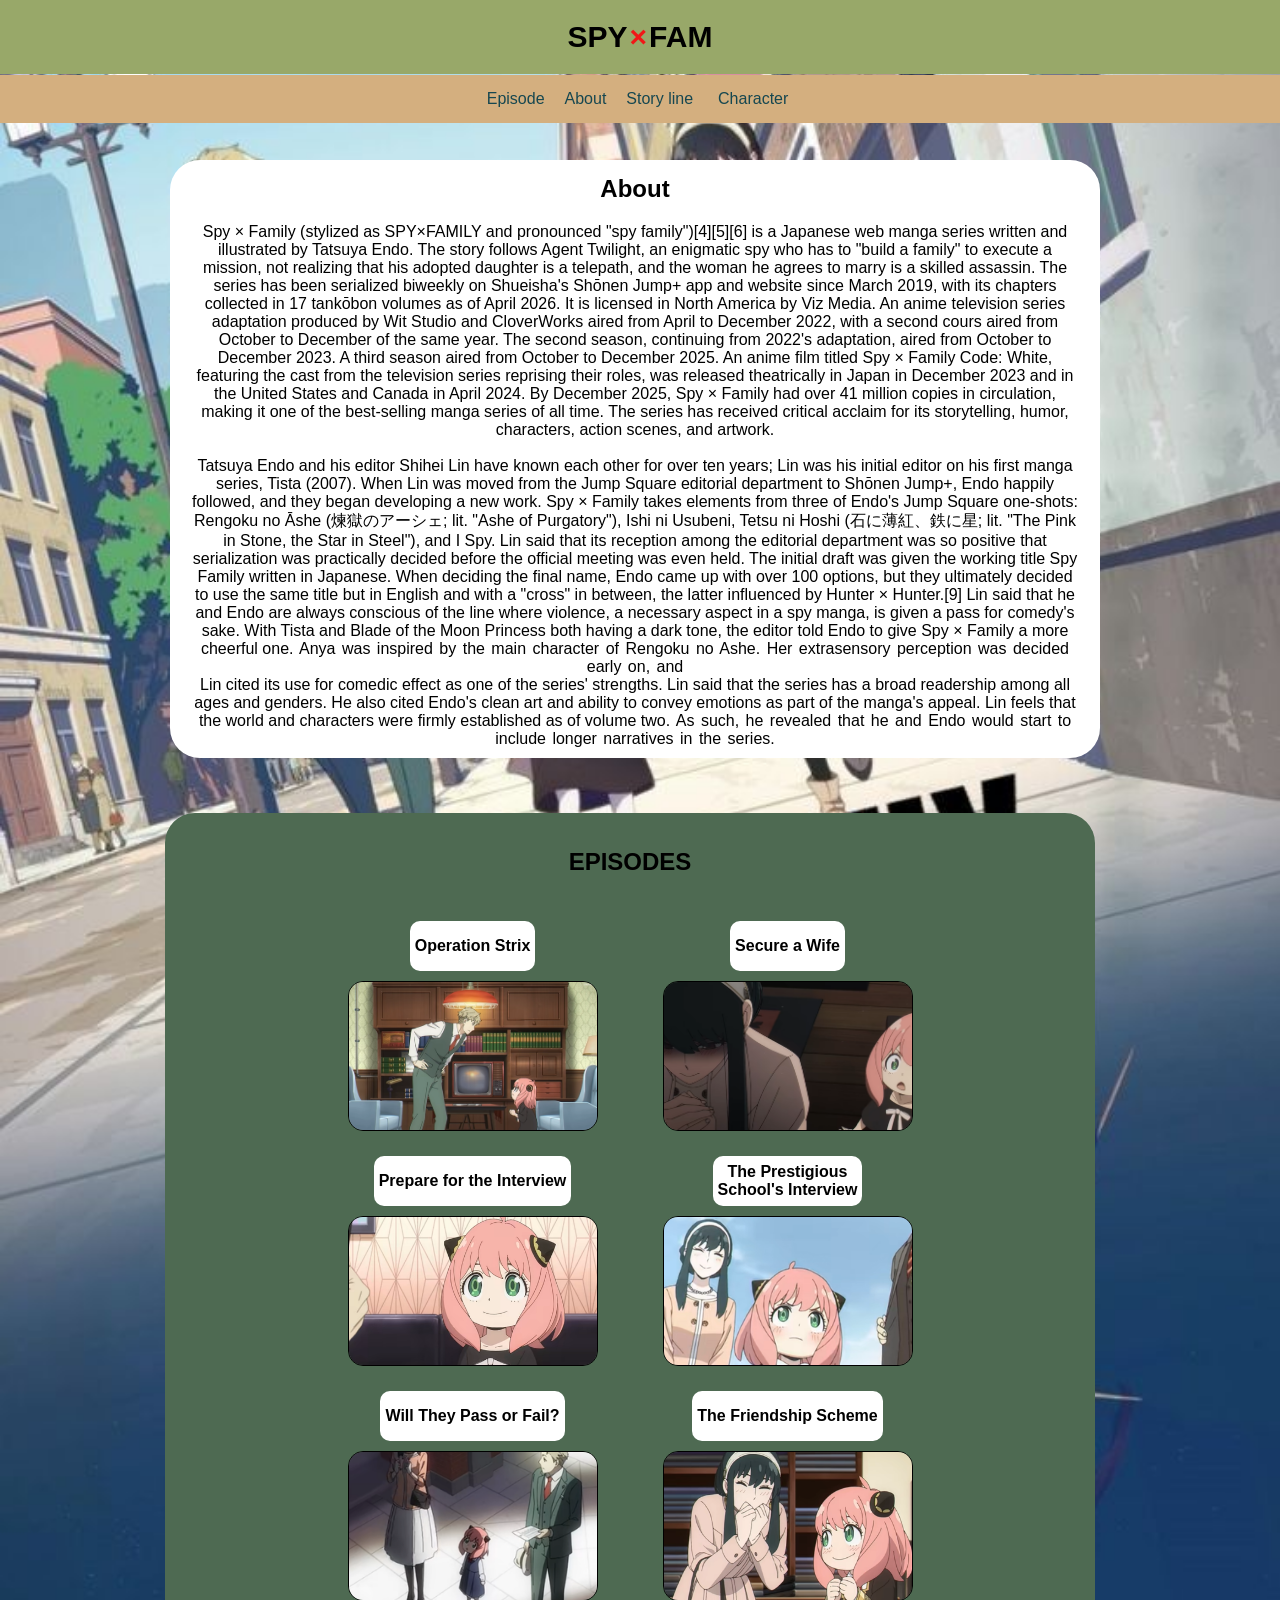
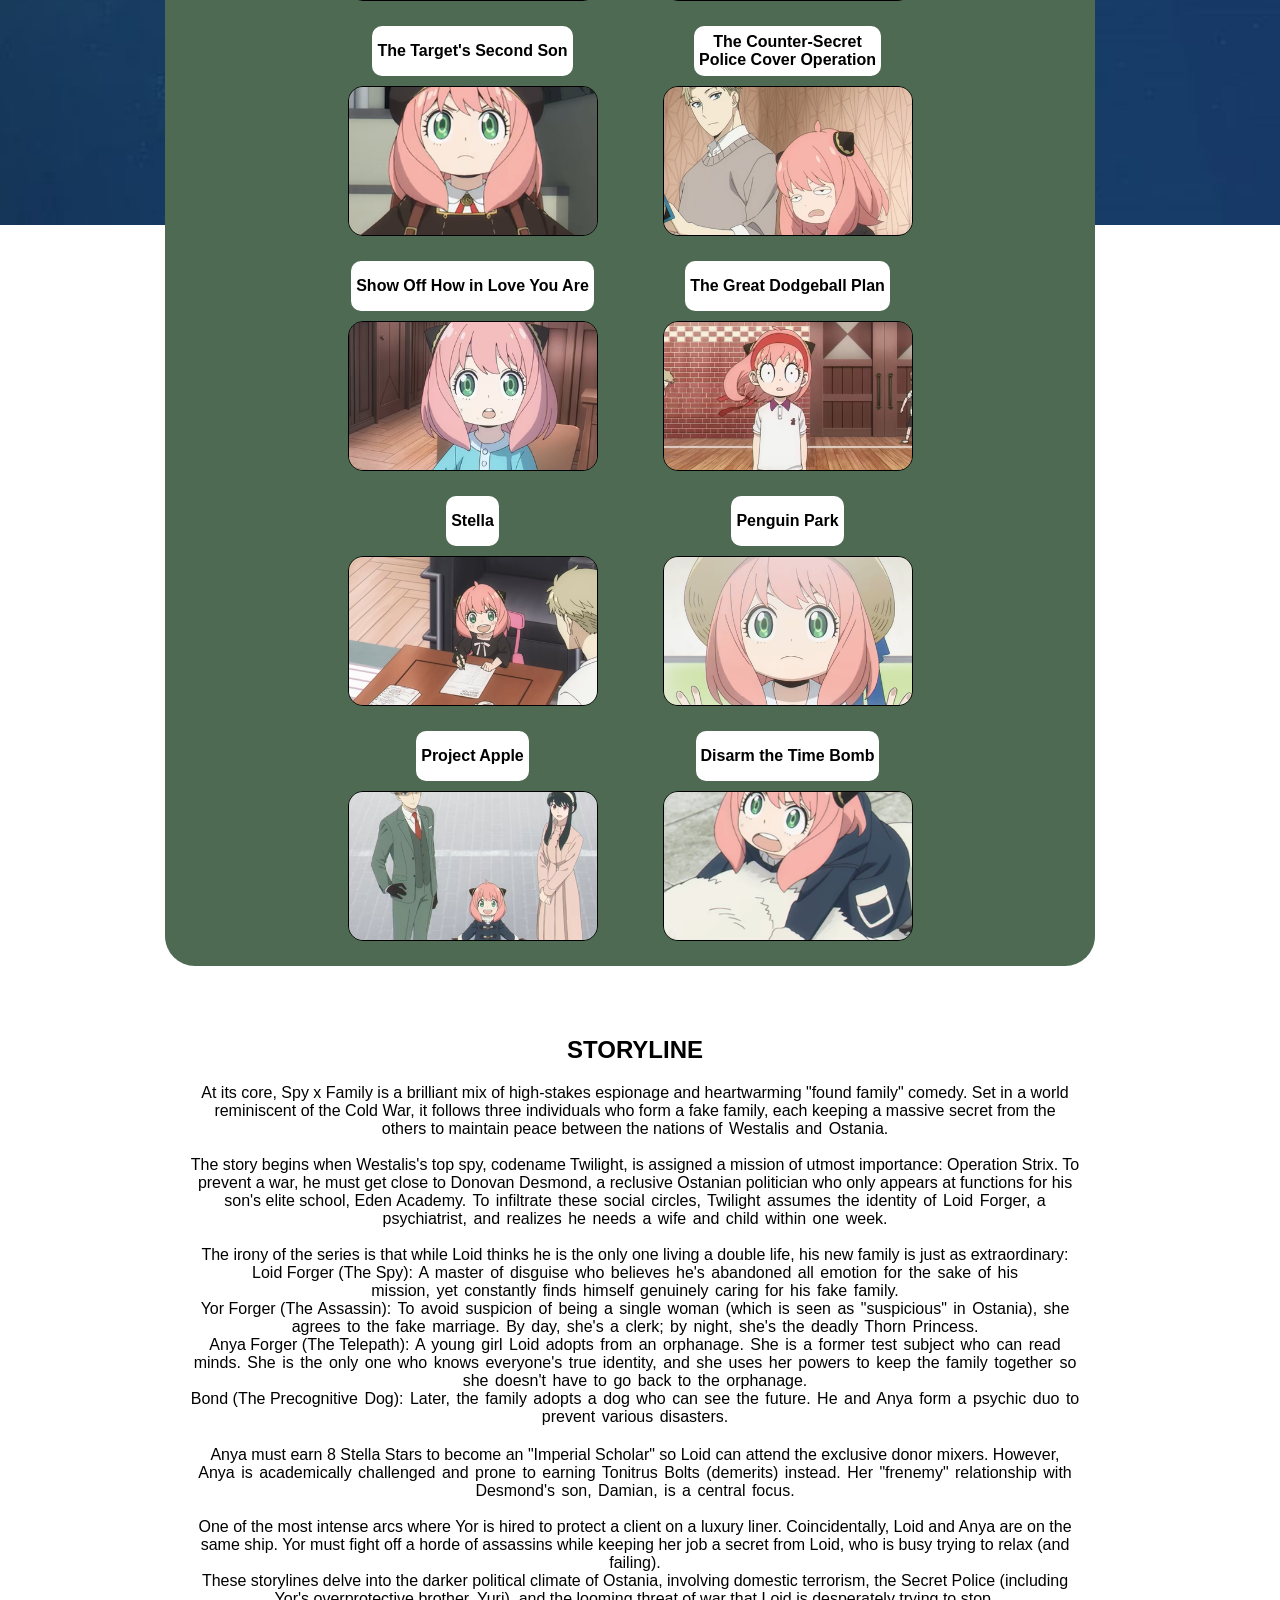
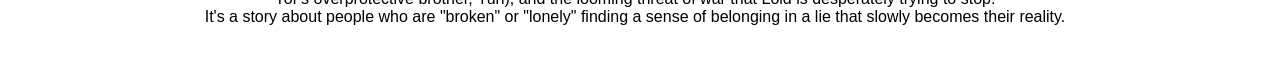
==== index.html @ 3f95580e "Add new episode images and enhance navigation with dropdown feature" ====
<!DOCTYPE html>
<html lang="en">
<head>
    <meta charset="UTF-8">
    <meta name="viewport" content="width=device-width, initial-scale=1.0">
    <title>SPYxFAM</title>
    <link rel="stylesheet" href="style.css">
    <link rel="icon" type="image/jpg" href="background2s.jpg">
</head>
<body>
    <header id="spyxfam">
        <h1>SPY<span class="x">×</span>FAM</h1>
    </header>
    <section class="header-sec">
        <nav class="nav-bar">
            <div class="episode">
                <a href="#episode" target="_self" class="main-tag"><span>Episode</span></a>
            </div>
            
            <div class="about">
                <a href="#about" target="_self" class="main-tag"><span>About</span></a>
            </div>
            
            <div class="storyline">
                <a href="#storyline" target="_self" class="main-tag"><span>Story line</span></a>
            </div>

            <div class="dropDown">
                <a href="#character" class="main-tag dropdown-btn"><span>Character</span></a>
                <div class="dropDown-lst">
                    <a href="">Forger</a>
                    <a href="">Briar</a>
                    <a href="">Desmond</a>
                </div>
            </div>
        </nav>
    </section>

    <main id="webpage">
        <section id="about">
            <div class="about-sec">
                <div class="about-head">
                    <h2>About</h2>
                </div>
                
                <div class="about-info">
                    <p class="about-paragraph">Spy × Family (stylized as SPY×FAMILY and pronounced "spy family")[4][5][6] is a Japanese web manga series written and illustrated by Tatsuya Endo. The story follows Agent Twilight, an enigmatic spy who has to "build a family" to execute a mission, not realizing that his adopted daughter is a telepath, and the woman he agrees to marry is a skilled assassin. The series has been serialized biweekly on Shueisha's Shōnen Jump+ app and website since March 2019, with its chapters collected in 17 tankōbon volumes as of April 2026. It is licensed in North America by Viz Media. An anime television series adaptation produced by Wit Studio and CloverWorks aired from April to December 2022, with a second cours aired from October to December of the same year. The second season, continuing from 2022's adaptation, aired from October to December 2023. A third season aired from October to December 2025. An anime film titled Spy × Family Code: White, featuring the cast from the television series reprising their roles, was released theatrically in Japan in December 2023 and in the United States and Canada in April 2024. By December 2025, Spy × Family had over 41 million copies in circulation, making it one of the best-selling manga series of all time. The series has received critical acclaim for its storytelling, humor, characters, action scenes, and artwork.</p>
                    <br>
                    <p class="about-paragraph">Tatsuya Endo and his editor Shihei Lin have known each other for over ten years; Lin was his initial editor on his first manga series, Tista (2007). When Lin was moved from the Jump Square editorial department to Shōnen Jump+, Endo happily followed, and they began developing a new work. Spy × Family takes elements from three of Endo's Jump Square one-shots: Rengoku no Āshe (煉獄のアーシェ; lit. "Ashe of Purgatory"), Ishi ni Usubeni, Tetsu ni Hoshi (石に薄紅、鉄に星; lit. "The Pink in Stone, the Star in Steel"), and I Spy. Lin said that its reception among the editorial department was so positive that serialization was practically decided before the official meeting was even held. The initial draft was given the working title Spy Family written in Japanese. When deciding the final name, Endo came up with over 100 options, but they ultimately decided to use the same title but in English and with a "cross" in between, the latter influenced by Hunter × Hunter.[9] Lin said that he and Endo are always conscious of the line where violence, a necessary aspect in a spy manga, is given a pass for comedy's sake. With Tista and Blade of the Moon Princess both having a dark tone, the editor told Endo to give Spy × Family a more cheerful <span class="span-paragraph">one. Anya was inspired by the main character of Rengoku no Ashe. Her extrasensory perception was decided early on, and</span></p>
                    <p class="about-paragraph">Lin cited its use for comedic effect as one of the series' strengths. Lin said that the series has a broad readership among all ages and genders. He also cited Endo's clean art and ability to convey emotions as part of the manga's appeal. Lin feels that the world and characters were firmly established as of volume <span class="span-paragraph">two. As such, he revealed that he and Endo would start to include longer narratives in the series.</span></p>
                </div>
            </div>
        </section>

        <section id="episode">
            <div class="ep-sec">
                <div class="ep-head">
                    <h2>EPISODES</h2>
                </div>
                
                <div class="ep-title">
                    <table>
                        <tbody>
                            <tr>
                                <th>Operation Strix</th>
                                <td><img src="episode1.png" alt="episode 1"></td>
                            </tr>
                            
                            <tr>
                                <th>Secure a Wife</th>
                                <td><img src="episode2.png" alt="episode 2"></td>
                            </tr>
                            
                            <tr>
                                <th>Prepare for the Interview</th>
                                <td><img src="episode3.png" alt="episode 3"></td>
                            </tr>
                            
                            <tr>
                                <th>The Prestigious<br>School's Interview</th>
                                <td><img src="episode4.png" alt="episode 4"></td>
                            </tr>
                            
                            <tr>
                                <th>Will They Pass or Fail?</th>
                                <td><img src="episode5.png" alt="episode 5"></td>
                            </tr>

                            <tr>
                                <th>The Friendship Scheme</th>
                                <td><img src="episode6.png" alt="episode 6"></td>
                            </tr>

                            <tr>
                                <th>The Target's Second Son</th>
                                <td><img src="episode7.png" alt="episode 7"></td>
                            </tr>

                            <tr>
                                <th>The Counter-Secret<br>Police Cover Operation</th>
                                <td><img src="episode8.png" alt="episode 8"></td>
                            </tr>

                            <tr>
                                <th>Show Off How in Love You Are</th>
                                <td><img src="episode9.png" alt="episode 9"></td>
                            </tr>

                            <tr>
                                <th>The Great Dodgeball Plan</th>
                                <td><img src="episode10.png" alt="episode 10"></td>
                            </tr>

                            <tr>
                                <th>Stella</th>
                                <td><img src="episode11.png" alt="episode 11"></td>
                            </tr>

                            <tr>
                                <th>Penguin Park</th>
                                <td><img src="episode12.png" alt="episode 12"></td>
                            </tr>

                            <tr>
                                <th>Project Apple</th>
                                <td><img src="episode13.png" alt="episode 13"></td>
                            </tr>

                            <tr>
                                <th>Disarm the Time Bomb</th>
                                <td><img src="episode14.png" alt="episode 14"></td>
                            </tr>
                        </tbody>
                    </table>
                </div>
            </div>
        </section>

        <section id="storyline">
            <div class="story-sec">
                <div class="story-head">
                    <h2>STORYLINE</h2>
                </div>

                <div class="story-info">
                    <p class="story-paragraph">At its core, Spy x Family is a brilliant mix of high-stakes espionage and heartwarming "found family" comedy. Set in a world reminiscent of the Cold War, it follows three individuals who form a fake family, each keeping a massive secret from the others to maintain peace between the nations <span class="span-paragraph">of Westalis and Ostania.</span></p>
                    <br>
                    <p class="story-paragraph">The story begins when Westalis's top spy, codename Twilight, is assigned a mission of utmost importance: Operation Strix. To prevent a war, he must get close to Donovan Desmond, a reclusive Ostanian politician who only appears at functions for his son's elite school, Eden <span class="span-paragraph">Academy. To infiltrate these social circles, Twilight assumes the identity of Loid Forger, a psychiatrist, and realizes he needs a wife and child within one week.</span></p>
                    <br>
                    <p class="story-paragraph">The irony of the series is that while Loid thinks he is the only one living a double life, his new family is just as extraordinary:</p>
                    <p class="story-paragraph">Loid Forger (The <span class="span-paragraph">Spy): A master of disguise who believes he's abandoned all emotion for the sake of his<br>mission, yet constantly finds himself genuinely caring for his fake family.</span></p>
                    <p class="story-paragraph">Yor Forger (The <span class="span-paragraph">Assassin): To avoid suspicion of being a single woman (which is seen as "suspicious" in Ostania), she agrees to the fake marriage. By day, she's a clerk; by night, she's the deadly Thorn Princess.</span></p>
                    <p class="story-paragraph">Anya Forger (The <span class="span-paragraph">Telepath): A young girl Loid adopts from an orphanage. She is a former test subject who can read minds. She is the only one who knows everyone's true identity, and she uses her powers to keep the family together so she doesn't have to go back to the orphanage.</span></p>
                    <p class="story-paragraph">Bond (The <span class="span-paragraph">Precognitive Dog): Later, the family adopts a dog who can see the future. He and Anya form a psychic duo to prevent various disasters.</span></p>
                </div>

                <div class="story-info">
                    <p class="story-paragraph">Anya must earn 8 Stella Stars to become an "Imperial Scholar" so Loid can attend the exclusive donor mixers. <span class="span-paragraph">However, Anya is academically challenged and prone to earning Tonitrus Bolts (demerits) instead. Her "frenemy" relationship with Desmond's son, Damian, is a central focus.</span></p>
                    <br>
                    <p class="story-paragraph">One of the most intense arcs where Yor is hired to protect a client on a luxury liner. Coincidentally, Loid and Anya are on the same ship. Yor must fight off a horde of assassins while keeping her job a secret from Loid, who is busy trying to relax (and failing).</p>
                    <p class="story-paragraph">These storylines delve into the darker political climate of Ostania, involving domestic terrorism, the Secret Police (including Yor's overprotective brother, Yuri), and the looming threat of war that Loid is desperately trying to stop.</p>
                    <p class="story-paragraph">It's a story about people who are "broken" or "lonely" finding a sense of belonging in a lie that slowly becomes their reality.</p>
                </div>
            </div>
        </section>
    </main>
</body>
</html>
---- style.css ----
* {
    margin: 0;
    padding: 0;
    box-sizing: border-box;
    font-family:'Gill Sans', 'Gill Sans MT', Calibri, 'Trebuchet MS', sans-serif;
}

html {
    width: 100%;
    overflow-x: hidden;
}

#spyxfam {
    display: block;
    text-align: center;
    padding: 20px 15px;
    font-size: 15px;
    width: 100%;
    background-color: rgb(152, 168, 105);
    position: fixed;
    top: 0;
    z-index: 100;
}

#about, #episode, #storyline {
    scroll-margin-top: 120px;
}

body {
    background: url(background2s.jpg);
    background-size: cover;
    background-repeat: no-repeat;
    background-attachment: fixed;
    width: 100%;
    overflow-x: hidden;
    min-height: 100vh;
}

.nav-bar {
    display: flex;
    flex-direction: row;
    align-items: center;
}

#spyxfam h1 {
    color: black;
}

.x {
    margin: auto 2px;
    color: rgb(241, 23, 23);
}

.header-sec {
    background-color: #D4AF7F;
    display: flex;
    justify-content: center;
    flex-wrap: wrap;
    width: 100%;
    padding: 5px 0;
    position: fixed;
    top: 75px;
    z-index: 99;
    gap: 5px;
}

.header-sec .main-tag {
    text-decoration: none;
    color: rgb(22, 71, 80);
    cursor: pointer;
}

.header-sec .main-tag:hover {
    background-color: rgb(248, 242, 8);
    border: none;
    border-radius: 5px;
    padding: 15px;
}

.header-sec .main-tag:active {
    background-color: #fab3ad;
    border: none;
    border-radius: 5px;
    padding: 15px;
}

.dropDown {
    display: inline-block;
    position: relative;
}

.dropdown-btn {
    font-size: 16px;
    border: none;
    background-color: transparent;
    padding: 15px;
}

.dropDown-lst {
    display: none;
    position: absolute;
    background-color: #f1f1f1;
    min-width: 160px;
    box-shadow: 0px 8px 16px 0px rgba(0, 0, 0, 0.2);
    z-index: 999;
    left: 50%;
    transform: translateX(-50%);
    margin-top: 15px;
}

.dropDown-lst:hover {
    margin-top: 15px;
}

.dropDown-lst a {
    display: block;
    color: rgb(22, 71, 80);
    padding: 12px 16px;
    text-decoration: none;
}

.dropDown-lst a:hover {
    background-color: #d8d7ce;
}

.dropDown:hover .dropDown-lst {
    display: block;
}

.dropDown:hover .dropdown-btn {
    padding: 15px;
    border-radius: 5px;
}

.dropDown-lst::after {
    content: " ";
    position: absolute;
    bottom: 100%;
    left: 50%;
    transform: translateX(-50%);
    border-width: 10px;
    border-style: solid;
    border-color: transparent transparent white transparent;
    pointer-events: none;
}

.about {
    margin: 10px;
}

.storyline {
    margin: 10px;
}

.episode {
    margin: 10px;
}

.ep-sec {
    margin: 25px;
    padding-top: 10px;
    border: none;
    border-radius: 30px;
    background-color: #4E6A52;
    width: calc(100% - 70px);
}

.ep-head {
    margin: 25px auto 30px;
    text-align: center;
}

.ep-title {
    display: flex;
    flex-wrap: wrap;
    flex-direction: row;
    justify-content: center;
    align-items: center;
    text-align: center;
}

.ep-title table tbody tr td {
    padding: 0 15px;
}

.ep-title table tbody tr th {
    background-color: white;
    border: none;
    border-radius: 10px;
}

img {
    display: block;
    border: 1px solid black;
    border-radius: 15px;
    margin: 10px;
    width: 250px;
    height: 150px;
    object-fit: cover;
}

table {
    width: 100%;
    border-collapse: collapse;
}

tr {
    display: flex;
    flex-direction: column;
    align-items: center;
}

tbody {
    display: flex;
    flex-direction: row;
    flex-wrap: wrap;
    padding: 15px;
    justify-content: center;
    gap: 15px;
}

th {
    display: flex;
    align-items: center;
    justify-content: center;
    text-align: center;
    padding: 10px 5px;
    height: 50px;
}

.about-sec, .story-sec {
    display: flex;
    flex-direction: column;
    justify-content: center;
    text-align: center;
    margin: 30px;
    background-color: white;
    border-radius: 30px;
    width: calc(100% - 70px);
    overflow: hidden;
}

.about-head, .story-head {
    padding-top: 15px;
    margin-bottom: 10px;
}

.about-info, .story-info {
    padding: 10px 20px;
    overflow: hidden;
    overflow-wrap: break-word;
    word-wrap: break-word;
}

.about-paragraph, .story-paragraph {
    overflow-wrap: break-word;
}

.span-paragraph {
    word-spacing: 2px;
}

#webpage {
    display: flex;
    flex-direction: column;
    flex-wrap: wrap;
    width: 100%;
    max-width: 1000px;
    margin: 0 auto;
    padding: 130px 0 0 0;
    align-items: center;
    justify-content: center;
    overflow: hidden;
}

@media screen and (max-width: 480px) {
    #spyxfam h1 {
        font-size: 1.5rem;
    }

    .header-sec {
        gap: 5px;
        padding: 8px 0;
        top: 65px;
    }

    #webpage {
        margin: 0 auto;
        padding: 85px 0 0 0;
    }

    .about, .episode, .storyline {
        margin: 6px 8px;
        font-size: 1rem;
    }
}

@media screen and (max-width: 480px) {

    .about-info, .story-info {
        padding: 8px 12px;
    }

    .about-head, .story-head {
        padding-top: 12px;
        margin-bottom: 8px;
    }

    .about-head h2, .story-head h2 {
        font-size: 1.2rem;
    }

    .about-paragraph, .story-paragraph {
        font-size: 0.90rem;
        line-height: 1.5;
        word-spacing: 1px;
        word-break: break-word;
    }
}
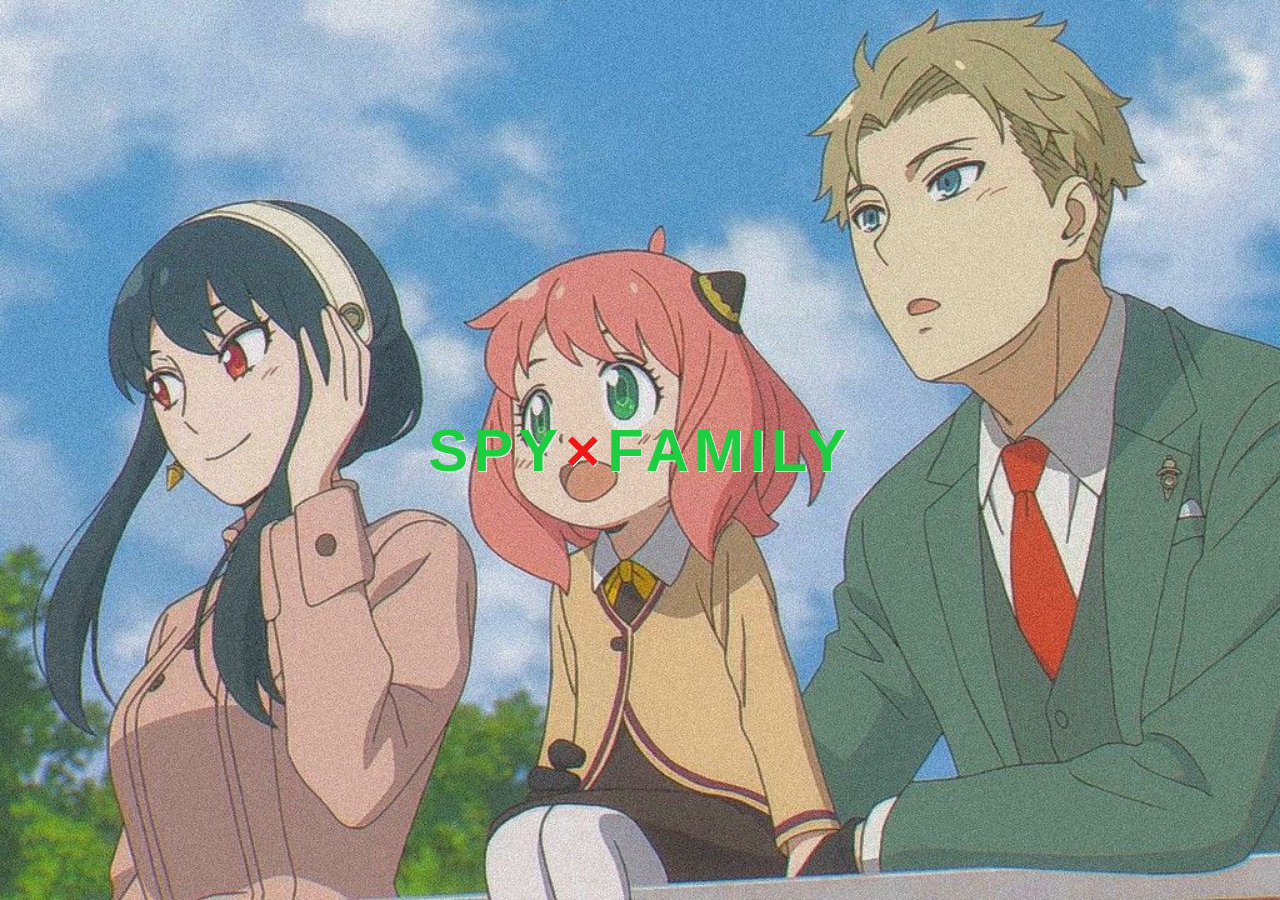
==== commit 046e8b34: "Add new character images, create Forger family page, and enhance styling for improved layout and res" ====
--- a/index.html
+++ b/index.html
@@ -1,5 +1,6 @@
 <!DOCTYPE html>
 <html lang="en">
+    
 <head>
     <meta charset="UTF-8">
     <meta name="viewport" content="width=device-width, initial-scale=1.0">
@@ -7,6 +8,7 @@
     <link rel="stylesheet" href="style.css">
     <link rel="icon" type="image/jpg" href="background2s.jpg">
 </head>
+
 <body>
     <header id="spyxfam">
         <h1>SPY<span class="x">×</span>FAM</h1>
@@ -22,15 +24,15 @@
             </div>
             
             <div class="storyline">
-                <a href="#storyline" target="_self" class="main-tag"><span>Story line</span></a>
+                <a href="#storyline" target="_self" class="main-tag"><span>Storyline</span></a>
             </div>
 
             <div class="dropDown">
-                <a href="#character" class="main-tag dropdown-btn"><span>Character</span></a>
+                <a href="#character" class="main-tag"><span>Character</span></a>
                 <div class="dropDown-lst">
-                    <a href="">Forger</a>
-                    <a href="">Briar</a>
-                    <a href="">Desmond</a>
+                    <a href="forger.html" target="_blank">Forger</a>
+                    <a href="briar.html" target="_blank">Briar</a>
+                    <a href="desmond.html" target="_blank">Desmond</a>
                 </div>
             </div>
         </nav>
@@ -164,5 +166,11 @@
             </div>
         </section>
     </main>
+
+    <div class="intro-loader">
+        <h1 class="name">SPY<span class="x">×</span>FAMILY</h1>
+    </div>
+
+    <script src="index.js"></script>
 </body>
 </html>
--- a/style.css
+++ b/style.css
@@ -27,13 +27,15 @@
 }
 
 body {
-    background: url(background2s.jpg);
+    position: relative;
+    width: 100%;
+    overflow-x: hidden;
+    min-height: 100vh;
+    background-image: url(spyxfamilybggg5.jpg);
     background-size: cover;
     background-repeat: no-repeat;
     background-attachment: fixed;
-    width: 100%;
-    overflow-x: hidden;
-    min-height: 100vh;
+    background-position: center;
 }
 
 .nav-bar {
@@ -66,6 +68,8 @@
 
 .header-sec .main-tag {
     text-decoration: none;
+    padding: 15px;
+    font-weight: bold;
     color: rgb(22, 71, 80);
     cursor: pointer;
 }
@@ -87,13 +91,6 @@
 .dropDown {
     display: inline-block;
     position: relative;
-}
-
-.dropdown-btn {
-    font-size: 16px;
-    border: none;
-    background-color: transparent;
-    padding: 15px;
 }
 
 .dropDown-lst {
@@ -159,10 +156,12 @@
 .ep-sec {
     margin: 25px;
     padding-top: 10px;
-    border: none;
+    border: 1px solid rgba(255, 255, 255, 0.2);
     border-radius: 30px;
-    background-color: #4E6A52;
+    background-color: rgba(255, 255, 255, 0.1);
     width: calc(100% - 70px);
+    backdrop-filter: blur(10px);
+    box-shadow: 0 4px 30px rgba(0, 0, 0, 0.37);
 }
 
 .ep-head {
@@ -233,11 +232,15 @@
     flex-direction: column;
     justify-content: center;
     text-align: center;
+    font-size: 1.2rem;
     margin: 30px;
-    background-color: white;
+    background: rgba(255, 255, 255, 0.1);
+    border: 1px solid rgba(255, 255, 255, 0.2);
     border-radius: 30px;
     width: calc(100% - 70px);
     overflow: hidden;
+    backdrop-filter: blur(10px);
+    box-shadow: 0 4px 30px rgba(0, 0, 0, 0.37);
 }
 
 .about-head, .story-head {
@@ -280,7 +283,7 @@
 
     .header-sec {
         gap: 5px;
-        padding: 8px 0;
+        padding: 6px 0;
         top: 65px;
     }
 
@@ -292,6 +295,11 @@
     .about, .episode, .storyline {
         margin: 6px 8px;
         font-size: 1rem;
+    }
+
+    .about-head, .story-head {
+        padding-top: 12px;
+        margin-bottom: 8px;
     }
 }
 
@@ -316,4 +324,100 @@
         word-spacing: 1px;
         word-break: break-word;
     }
+}
+
+@media screen and (max-width: 375px) {
+
+    #spyxfam {
+        padding: 12px 10px;
+    }
+
+    #spyxfam h1 {
+        font-size: 1rem;
+    }
+
+    .header-sec {
+        top: 42px;
+        padding: 5px;
+        gap: 0;
+    }
+
+    .header-sec .main-tag {
+        padding: 8px 6px;
+        font-size: 0.7rem;
+    }
+
+    #webpage {
+        padding: 75px 0 0 0;
+    }
+
+    .ep-sec {
+        margin: 12px;
+        width: calc(100% - 24px);
+        border-radius: 20px;
+    }
+
+    .about-sec, .story-sec {
+        margin: 12px;
+        width: calc(100% - 24px);
+        border-radius: 20px;
+        font-size: 1rem;
+    }
+
+    .about-info, .story-info {
+        padding: 8px 10px;
+    }
+
+    .about-paragraph, .story-paragraph {
+        font-size: 0.8rem;
+        line-height: 1.5rem;
+        word-break: break-word;
+        word-spacing: 1px;
+    }
+
+    img {
+        width: 200px;
+        height: 120px;
+    }
+
+    th {
+        font-size: 0.8rem;
+        height: auto;
+        padding: 8px 4px;
+    }
+
+    .dropDown-lst {
+        min-width: 130px;
+    }
+
+    .dropDown-lst a {
+        padding: 10px 12px;
+        font-size: 0.8rem;
+    }
+}
+
+.intro-loader {
+    position: fixed;
+    top: 0;
+    left: 0;
+    width: 100%;
+    height: 100vh;
+    background: url(backgroundofspyxfamily5.jpg);
+    background-repeat: no-repeat;
+    background-size: cover;
+    display: flex;
+    justify-content: center;
+    align-items: center;
+    z-index: 9999;
+    transition: 1s;
+}
+
+.name {
+    color: #1dce41;
+    text-shadow: 1px 1px white;
+    font-size: 60px;
+    letter-spacing: 5px;
+    opacity: 0;
+    transform: translateY(40px);
+    transition: 1s;
 }
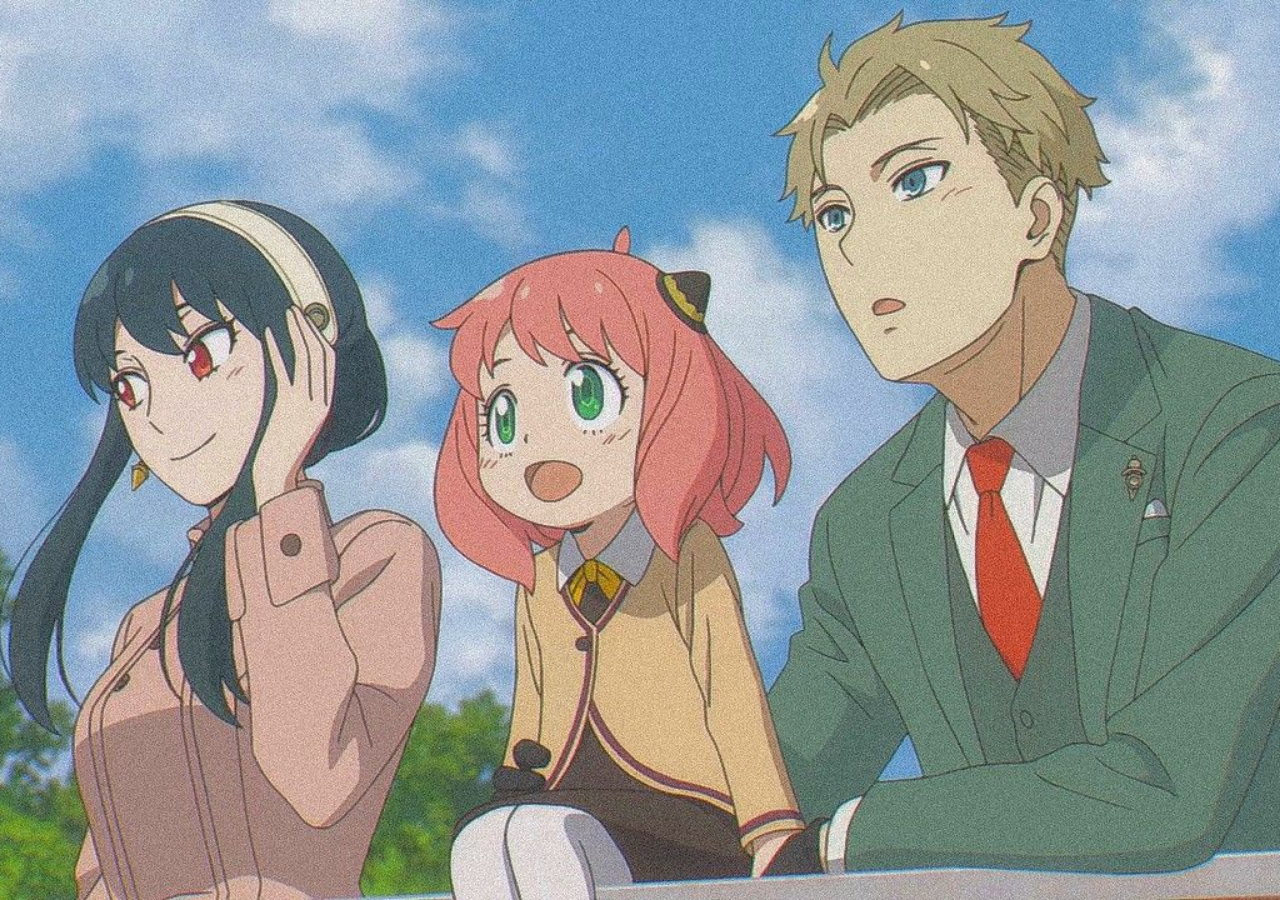
==== commit 05924d75: "Refactor intro loader to intro slide and update styling for improved responsiveness" ====
--- a/index.html
+++ b/index.html
@@ -167,8 +167,7 @@
         </section>
     </main>
 
-    <div class="intro-loader">
-        <h1 class="name">SPY<span class="x">×</span>FAMILY</h1>
+    <div class="intro-slide">
     </div>
 
     <script src="index.js"></script>
--- a/style.css
+++ b/style.css
@@ -396,8 +396,12 @@
     }
 }
 
-.intro-loader {
+.intro-slide {
+    display: flex;
+    justify-content: center;
+    align-items: center;
     position: fixed;
+    padding: 0 20px;
     top: 0;
     left: 0;
     width: 100%;
@@ -405,19 +409,34 @@
     background: url(backgroundofspyxfamily5.jpg);
     background-repeat: no-repeat;
     background-size: cover;
-    display: flex;
-    justify-content: center;
-    align-items: center;
+    background-position: center;
     z-index: 9999;
     transition: 1s;
 }
 
-.name {
-    color: #1dce41;
-    text-shadow: 1px 1px white;
-    font-size: 60px;
-    letter-spacing: 5px;
-    opacity: 0;
-    transform: translateY(40px);
-    transition: 1s;
+@media screen and (max-width: 968px) {
+    .intro-slide {
+        background: url(spyxfammbgtablet22.jpg);
+        background-repeat: no-repeat;
+        background-size: cover;
+        background-position: center;
+    }
+}
+
+@media screen and (max-width: 480px) {
+    .intro-slide {
+        background: url(portraitspyxfamilybg555.jpg);
+        background-repeat: no-repeat;
+        background-size: cover;
+        background-position: center;
+    }
+}
+
+@media screen and (max-width: 375px) {
+    .intro-slide {
+        background: url(portraitspyxfamilybg555.jpg);
+        background-repeat: no-repeat;
+        background-size: cover;
+        background-position: center;
+    }
 }
